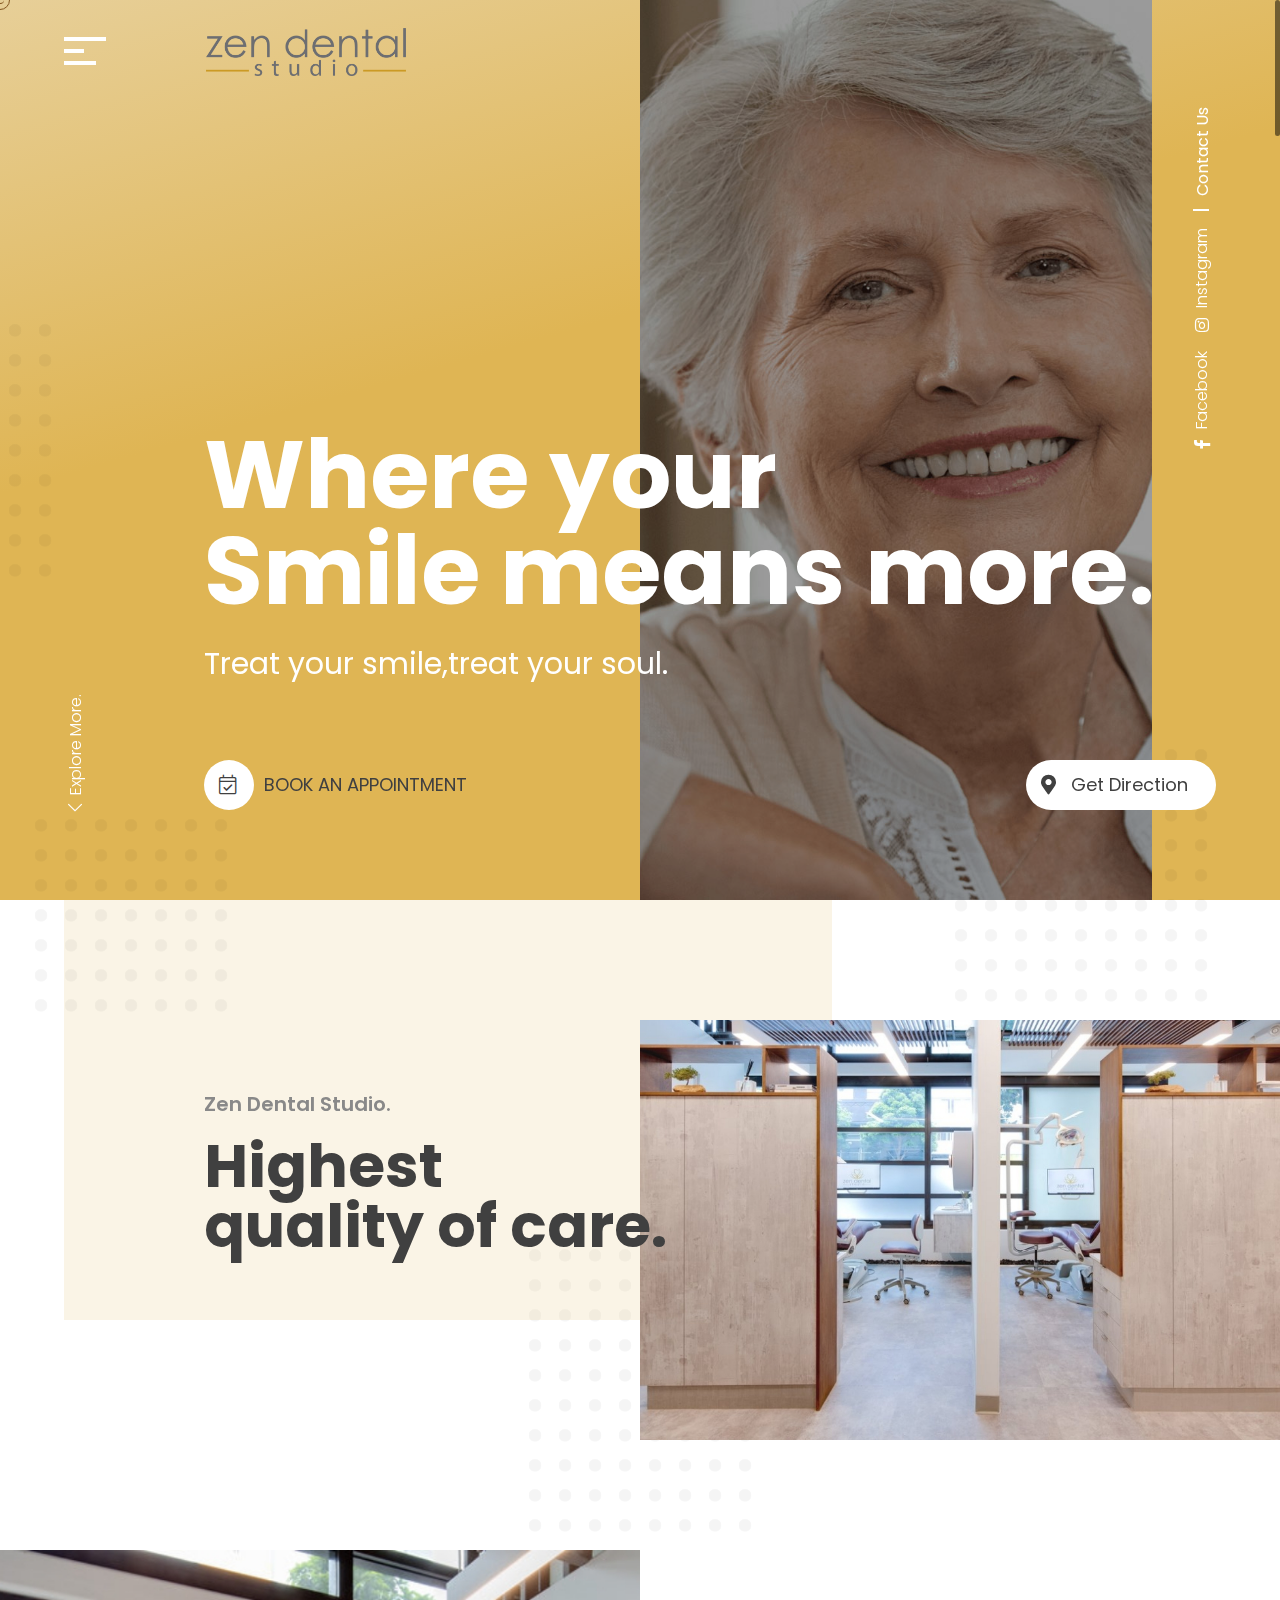
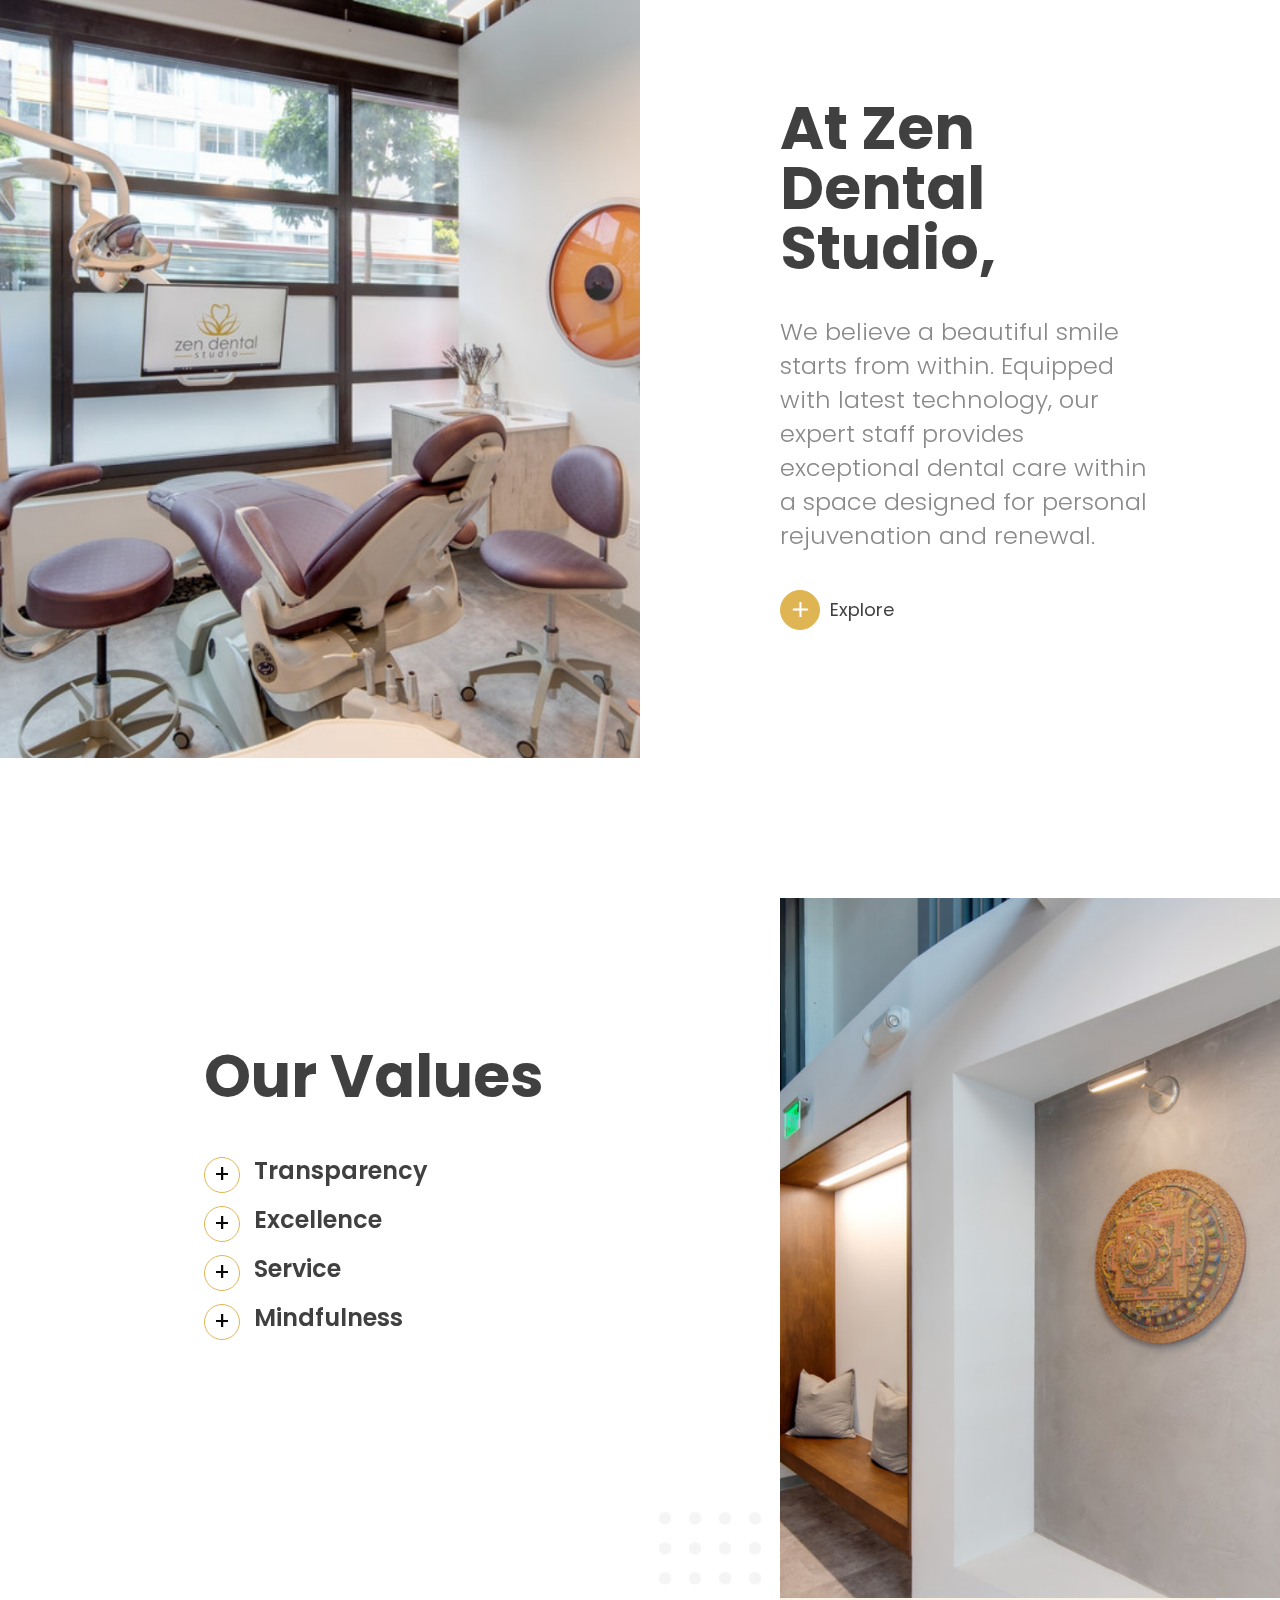
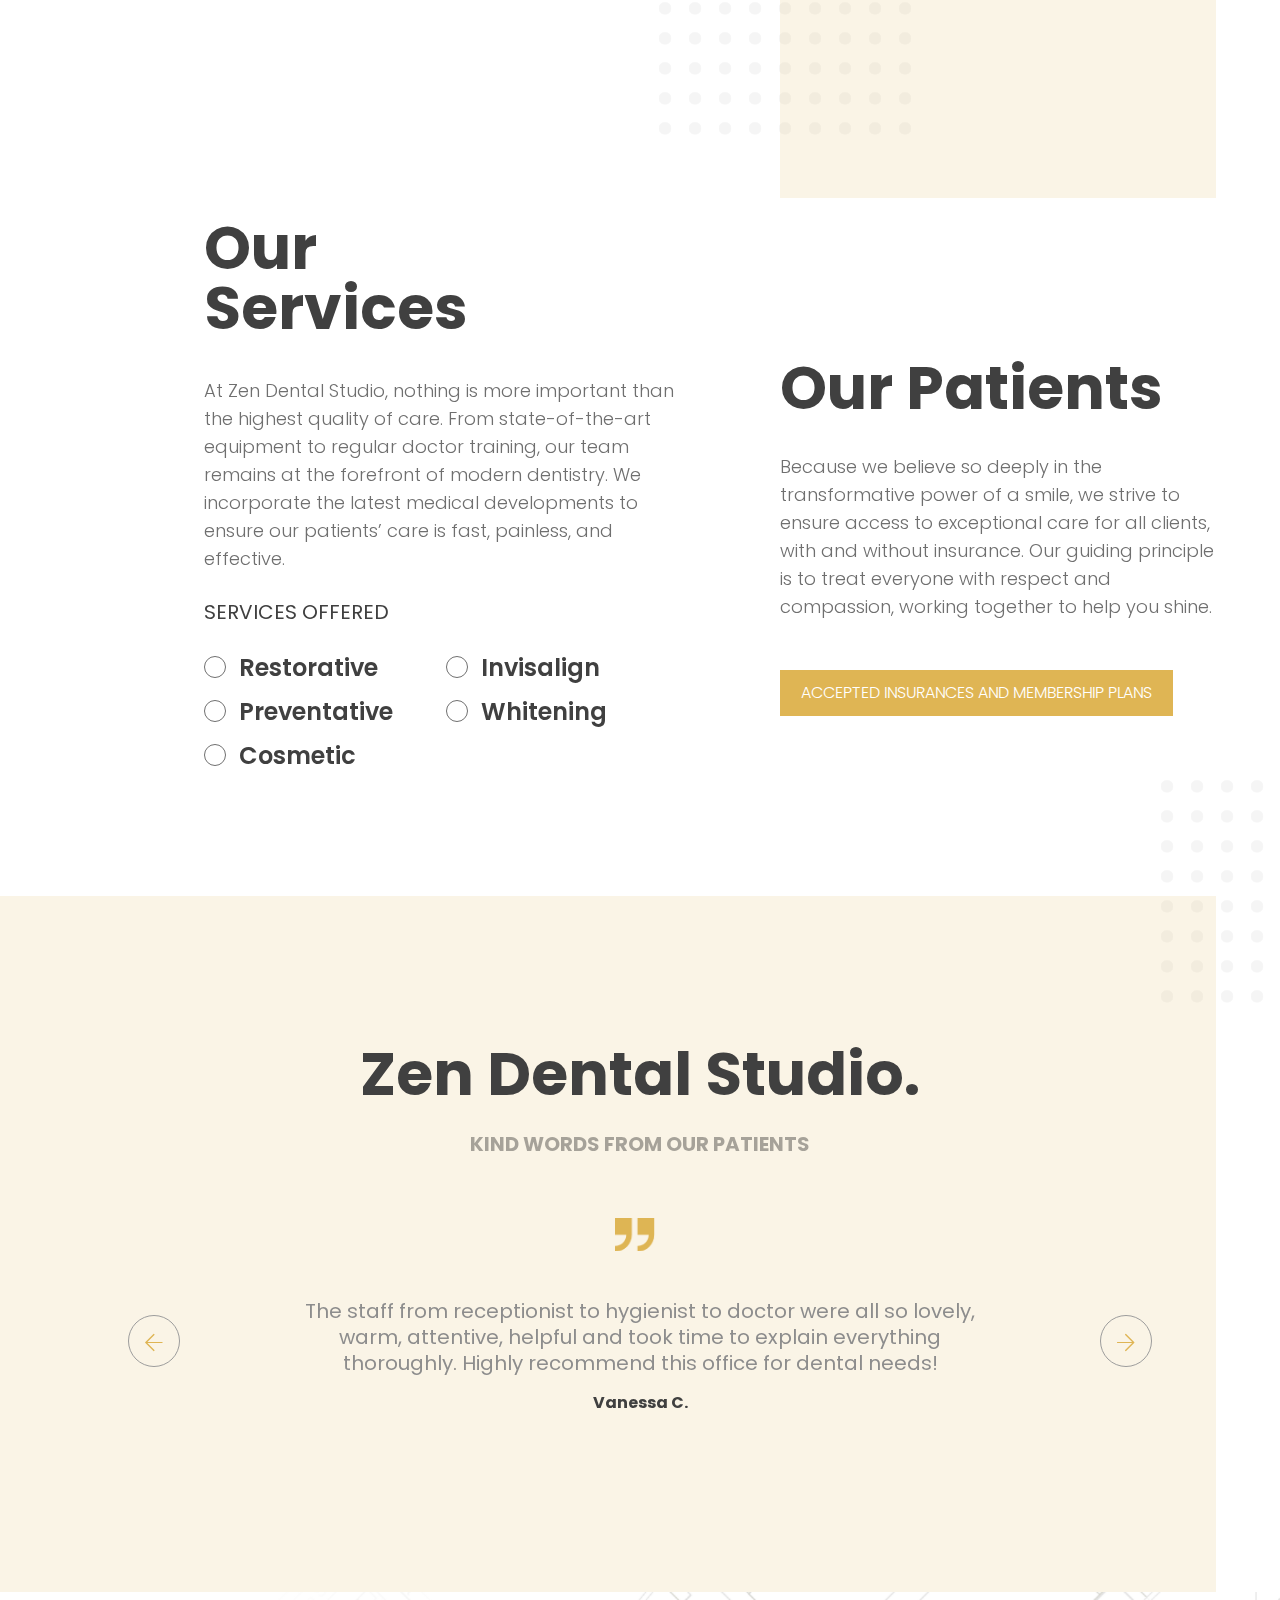
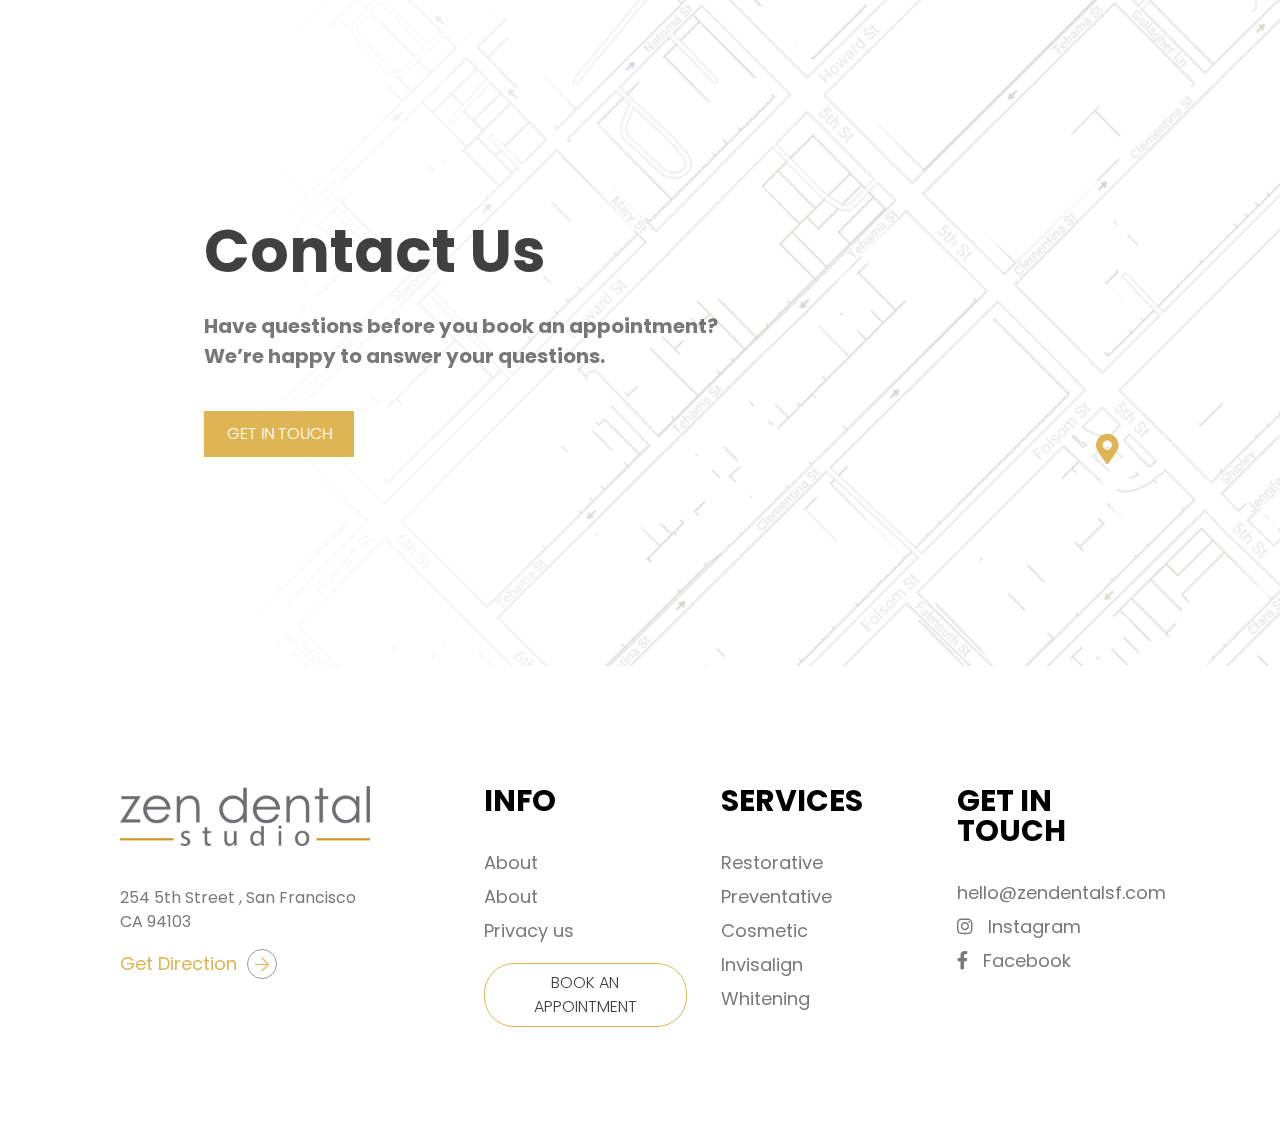
==== index.html @ 3b11bbaa "First Commit" ====
<!doctype html>
<htmL>
<head>
<meta charset="utf-8">
  <title>Zen Dental</title>
  <link rel="stylesheet" href="css/zen.css">
   <link rel="stylesheet" href="fonts/flaticon/flaticon.css">
   <link rel="stylesheet" href="fonts/fontawesome/css/all.min.css">
   <link rel=stylesheet href=css/owl.css>
<meta name="viewport" content="width=device-width, initial-scale=1.0, user-scalable=0, minimum-scale=1.0, maximum-scale=1.0">

</head>
<body class="scroll">



    <div id="preloader" aria-busy="true" aria-label="Loading, please wait." role="progressbar"><img class="icon" src="images/loader.png">
    </div>

    <!-- CUSTOM CURSOR  IMPORTANT-->
    <div class="cursor">
        <div class="cursor-inner cursor-inner--circle"></div>
        <div class="cursor-inner cursor-inner--dot"></div>
    </div>
<div id="page">
    <!-- HEADER -->
<div class="Header">
    <div class="MenuIcon" id="menu-btn">
        <a class="Hamburger" data-hover>
          <div class="HamburgerInner"></div>
        </a> 

       
    </div>
    <div class="Social">
            
        <nav>
          <a><i class="fab fa-facebook-f"></i> </a>
          <a><i class="fab fa-instagram"></i></a>
       
        </nav>
      </div>
    <div class="Logo">
        <img src="images/logo.png" alt="Speed Car Rental | Luxury and Sports Car for Rental in Dubai">
    </div>
    <div class="Menu">
        <ul>
            <li>
                <a class="Active" href="#" data-hover>Home</a>
            </li>
            <li class=" SubmenuBtn "><a href="javascript:void(0)" >About ‎ </a>
            <nav class="SubMenu">
                
                      <ul>
                          
                            <li><a href="#" >Staff</a></li>
                            <li><a href="#" >Office</a></li>
                           
                          </ul>
                         
            </nav>
          </li>
            <li class="SubmenuBtn"><a href="javascript:void(0)" data-hover >Patients ‎ </a>
                <nav class="SubMenu">
                    
                          <ul>
                              
                                <li><a href="#">Insurance</a></li>
                                <li><a href="#" >Membership</a></li>
                               
                              </ul>
                             
                </nav>
              </li>
            
            
            <li>
                <a href="#" data-hover>Contact</a>
            </li>
            <li>
                <a class="SpecialMenuItem" href="#" data-hover>Book Now</a>
            </li>
        </ul>
    </div>
    <div class="MenuOverlay"></div>
    
</div>
    <!-- HEADER ENDS -->
    <div class="Banner">
       
       
 <!-- 
     THEREE IMAGE SLIDER (!!OnlyThreeImges)
     1. Add  "SliderActive" Class To Activate Loop Animation On Banner Image
     2. Add 3 Images only.
     2. Remove "SliderActive" if not necessary. 
-->

 <!-- <div class="BannerImage">
            <img src="images/banner.jpg">
      </div> -->

<div class="BannerImage SliderActive">
    <img src="images/slide-01.jpg">
    <img src="images/slide-02.jpg">
    <img src="images/slide-03.jpg">
</div>



<div class="BannerText">
    <h1>Where your<br>
Smile means more.</h1>
<p>Treat your smile,treat your soul.</p>
<div class="ButtonFlex">
<a href="#" class="BannerButton" data-hover><span class="ButtonIcon"><i class="fal fa-calendar-check"></i></span><span class="ButtonText">BOOK AN APPOINTMENT</span></a>
<a href="#" class="ContactButton" data-hover><span class="ButtonIcon"><i class="fa fa-map-marker-alt"></i></span><span class="ButtonText">Get Direction</span></a>
</div>
</div>
<div class="LeftDirection">
    <h6>Explore More. </h6>
    
        <a href="#Explore" data-hover><i class="fal fa-chevron-down"></i> </a>
   
    
  </div>
<div class="Social">
    <h6>Contact Us</h6>
    <nav>
      <a><i class="fab fa-facebook-f"></i> <span>Facebook</span></a>
      <a><i class="fab fa-instagram"></i> <span>Instagram</span></a>
   
    </nav>
  </div>





    </div>
    <!-- About Section -->
    <div class="AboutSection" id="Explore">
        <div class="CaptionLeft">
            <h5>Zen Dental Studio.</h5>
            <h2>Highest <br>
                quality of care.</h2>
        </div>
        <div class="ImageRight">
            <img src="images/about.jpg">
        </div>
       

    </div>
    <div class="AtZen">
        <div class="Image">
            <img src="images/atzen.jpg" alt="zen dental">
        </div>
        <div class="Content">
            <h2>At Zen Dental<br>
                Studio, </h2>
                <p>We believe a beautiful smile starts from within. Equipped with latest technology, our expert staff provides exceptional dental care within a space designed for personal rejuvenation and renewal.</p>
                <a href="#" class="Button" data-hover><span class="ButtonIcon"><i class="fal fa-plus"></i></span><span class="ButtonText">Explore</span></a>
        </div>
    </div>
    <div class="OurValues">
        <div class="Image">
            <img src="images/values.png" alt="zen dental">
        </div>
        <div class="Content">
            <h2>Our Values</h2>
              
                    
         <!--/#accordion-->
                        <div id="accordion" class="accordion-container">
                                <article class="content-entry ">
                                        <h4 class="article-title"><i data-hover></i>Transparency</h4>
                                        <div class="accordion-content ">
                                           <p>The best patient is an educated patient. You deserve full transparency, so we carefully explain each treatment every step of the way.</p>
                                           <p>We'll make sure you know why you are being prescribed a treatment and the precise cost of every procedure before it begins. Your treatment doesn't end until you are fully satisfied with the care you've received.</p>
                                        </div>
                                        <!--/.accordion-content-->
                                </article>
                
                                <article class="content-entry">
                                        <h4 class="article-title"><i data-hover></i>Excellence</h4>
                                        <div class="accordion-content">
                                               <p>You deserve exceptional dental care, so we tackle every treatment with our full attention and expertise. Our state-of-the-art dental equipment allows us to better diagnose your specific needs, and treat them quickly and painlessly.</p>
                                               <p>And you'll be in good hands. Our doctor completes over 100 hours of additional training each year, perfecting her skills and incorporating the latest developments in dental medicine.

                                            </p>
                                        </div>
                                        <!--/.accordion-content-->
                                </article>
                
                                <article class="content-entry">
                                        <h4 class="article-title"><i data-hover></i>Service</h4>
                                        <div class="accordion-content">
                                                <p>A trip to the dentist’s office should be a source of serenity, not anxiety.</p>
                                                <P>We’ve cut out the paperwork and streamlined the entire dentist experience. Book your appointments and complete your forms online. You can check in on an iPad when you arrive, and receive a clearly itemized invoice before your leave.Need an escape during your treatment? Watch Netflix or Hulu while we work our magic.</P>
                                        </div>
                                        <!--/.accordion-content-->
                                </article>
                
                                <article class="content-entry">
                                        <h4 class="article-title"><i data-hover></i>Mindfulness</h4>
                                        <div class="accordion-content">
                                                <p>Beautiful smiles begin on the inside, which is why our commitment to exceptional dentistry demands we honor your soul as well.</p>
                                                <p>We have designed a space to serve as an oasis of escape, with modern design, a matcha tea station, as well as a meditation cell to help you achieve mindfulness and tranquility.</p>
                                        </div>
                                        <!--/.accordion-content-->
                                </article>
                
                        </div>
                        <!--/#accordion-->
                
                   
                
             
                


              
        </div>


      
    </div>
    <div class="ServicesAndPatients">
        
            <div class="Services">
                <div class="Content">
                <h2>Our <br>Services</h2>
                <p>At Zen Dental Studio, nothing is more important than the highest quality of care. From state-of-the-art equipment to regular doctor training, our team remains at the forefront of modern dentistry. We incorporate the latest medical developments to ensure our patients’ care is fast, painless, and effective. </p>
                <h3>SERVICES OFFERED</h3>
                <div class="Listing">
                    <ul>
                        <li>Restorative</li>
                        <li>Invisalign</li>
                        <li>Preventative</li>
                        <li>Whitening</li>
                        <li>Cosmetic</li>
                    </ul>
                </div>
            </div>
            </div>

            <div class="Patients">
                <div class="Content">
                    <h2>Our Patients</h2>
                    <p>Because we believe so deeply in the transformative power of a smile, we strive to ensure access to exceptional care for all clients, with and without insurance. Our guiding principle is to treat everyone with respect and compassion, working together to help you shine.</p>
                    <a href="" class="SquareButton">ACCEPTED INSURANCES AND MEMBERSHIP PLANS</a>
                </div>
            </div>
        
    </div>
    <div class="ClientsQuotes">
        <h2>Zen Dental Studio.</h2>
        <h3> KIND WORDS FROM OUR PATIENTS</h3>
<div class="ClientsCarouselMain">
    
        <div class="owl-carousel ClientsQuotesCar" id=clients>
           <div class="Quates">
               <p>The staff from receptionist to hygienist to doctor were all so lovely, warm, attentive, helpful and took time to explain everything thoroughly. Highly recommend this office for dental needs!</p>
               <h4>Vanessa C.<h4>
           </div>
           <div class="Quates">
            <p>The staff from receptionist to hygienist to doctor were all so lovely, warm, attentive, helpful and took time to explain everything thoroughly. Highly recommend this office for dental needs!</p>
            <h4>Vanessa C.<h4>
        </div>

        <div class="Quates">
            <p>The staff from receptionist to hygienist to doctor were all so lovely, warm, attentive, helpful and took time to explain everything thoroughly. Highly recommend this office for dental needs!</p>
            <h4>Vanessa C.<h4>
        </div>
          </div>
        </div>
    </div>
    <div class="ContactUsSection">
        <div class="Map">
            <img src="images/map.png">
            <a class="Location" data-hover>
                <i class="fa fa-map-marker-alt"></i>
            </a>
        </div>
        <div class="Contact">
            <h2> Contact Us</h2>
            <h3>Have questions before you book an appointment?<br>
                We’re happy to answer your questions.</h3>
                <a href="" class="SquareButton">GET IN TOUCH</a>
        </div>

    </div>

</div>
<div class="Footer">
    <div class="FooterInner">
        <div class="LogoAndAddress">
            <img src="images/logo.png" alt="Zen Dental">
            <p>254 5th Street , San Francisco<br>
                CA 94103</p>
                <a href="#" class="Button" data-hover>
                    <span class="ButtonText">Get Direction</span>
                    <span class="ButtonIcon"><i class="fal fa-arrow-right"></i></span>
                   
                </a>
        </div>
        
        <div class="LinksWrap">
        <div class="Links">
            <h4>INFO</h4>
            <ul>
                <li><a href="">About </a></li>
                <li><a href="">About</a></li>
                <li><a href="">Privacy us</a></li>
                <a href="" class="BookButton">Book An Appointment</a>
            </ul>
        </div>
        <div class="Links">
            <h4>SERVICES</h4>
            <ul>
                <li><a href="">Restorative</a></li>
                <li><a href="">Preventative</a></li>
                <li><a href="">Cosmetic</a></li>
                <li><a href="">Invisalign</a></li>
                 <li><a href="">Whitening</a></li>
            </ul>
        </div>

        <div class="Links">
            <h4>Get In Touch</h4>
            <ul>
                <li  class="Mail"><a href="">hello@zendentalsf.com</a></li>
                <li><a href=""><i class="fab fa-instagram"></i>Instagram</a></li>
                <li ><a href=""><i class="fab fa-facebook-f"></i>Facebook</a></li>
                
            </ul>
        </div>


    </div>
    </div>
</div>


    <script src="https://ajax.googleapis.com/ajax/libs/jquery/3.4.1/jquery.min.js"></script>
    <script src="js/menu.js"></script>
    <script src="js/nicescroll.js"></script>
    <script src=js/owl.js ></script>
    <script src="js/all.js"></script>
    <script>
        $(document).ready(function() {
          $('#clients').owlCarousel({
            margin: 0,
            stagePadding: 10,
            nav: true,
            autoplay: true,
            autoplayTimeout: 5000,
            loop: true,
            smartSpeed: 1050,
            items:1,
        
          }
          );
        });
       </script>
       
     
     
</body>
</htmL>
---- css/zen.css ----
@import 'style.css';
@import 'theme.css';
---- fonts/flaticon/flaticon.css ----
/*
  	Flaticon icon font: Flaticon
  	Creation date: 26/12/2019 16:17
  	*/

@font-face {
  font-family: "Flaticon";
  src: url("./Flaticon.eot");
  src: url("./Flaticon.eot?#iefix") format("embedded-opentype"),
       url("./Flaticon.woff2") format("woff2"),
       url("./Flaticon.woff") format("woff"),
       url("./Flaticon.ttf") format("truetype"),
       url("./Flaticon.svg#Flaticon") format("svg");
  font-weight: normal;
  font-style: normal;
}

@media screen and (-webkit-min-device-pixel-ratio:0) {
  @font-face {
    font-family: "Flaticon";
    src: url("./Flaticon.svg#Flaticon") format("svg");
  }
}
.fi{
  text-align: center;
}
[class^="flaticon-"]:before, [class*=" flaticon-"]:before,
[class^="flaticon-"]:after, [class*=" flaticon-"]:after {   
  font-family: Flaticon;
font-style: normal;

}


.flaticon-close:before { content: "\f100"; }
.flaticon-resume:before { content: "\f101"; }
.flaticon-start-up:before { content: "\f102"; }
.flaticon-call:before { content: "\f103"; }
.flaticon-at:before { content: "\f104"; }
.flaticon-door:before { content: "\f105"; }
.flaticon-information:before { content: "\f106"; }
.flaticon-instagram:before { content: "\f107"; }
.flaticon-twitter:before { content: "\f108"; }
.flaticon-pinterest:before { content: "\f109"; }
.flaticon-dribbble:before { content: "\f10a"; }
.flaticon-facebook:before { content: "\f10b"; }
.flaticon-behance:before { content: "\f10c"; }
.flaticon-place:before { content: "\f10d"; }
.flaticon-whatsapp:before { content: "\f10e"; }
.flaticon-graduation-cap:before { content: "\f10f"; }
.flaticon-necktie:before { content: "\f110"; }
.flaticon-startup:before { content: "\f111"; }
.flaticon-right-chevron:before { content: "\f112"; }
.flaticon-back:before { content: "\f113"; }
.flaticon-next:before { content: "\f114"; }
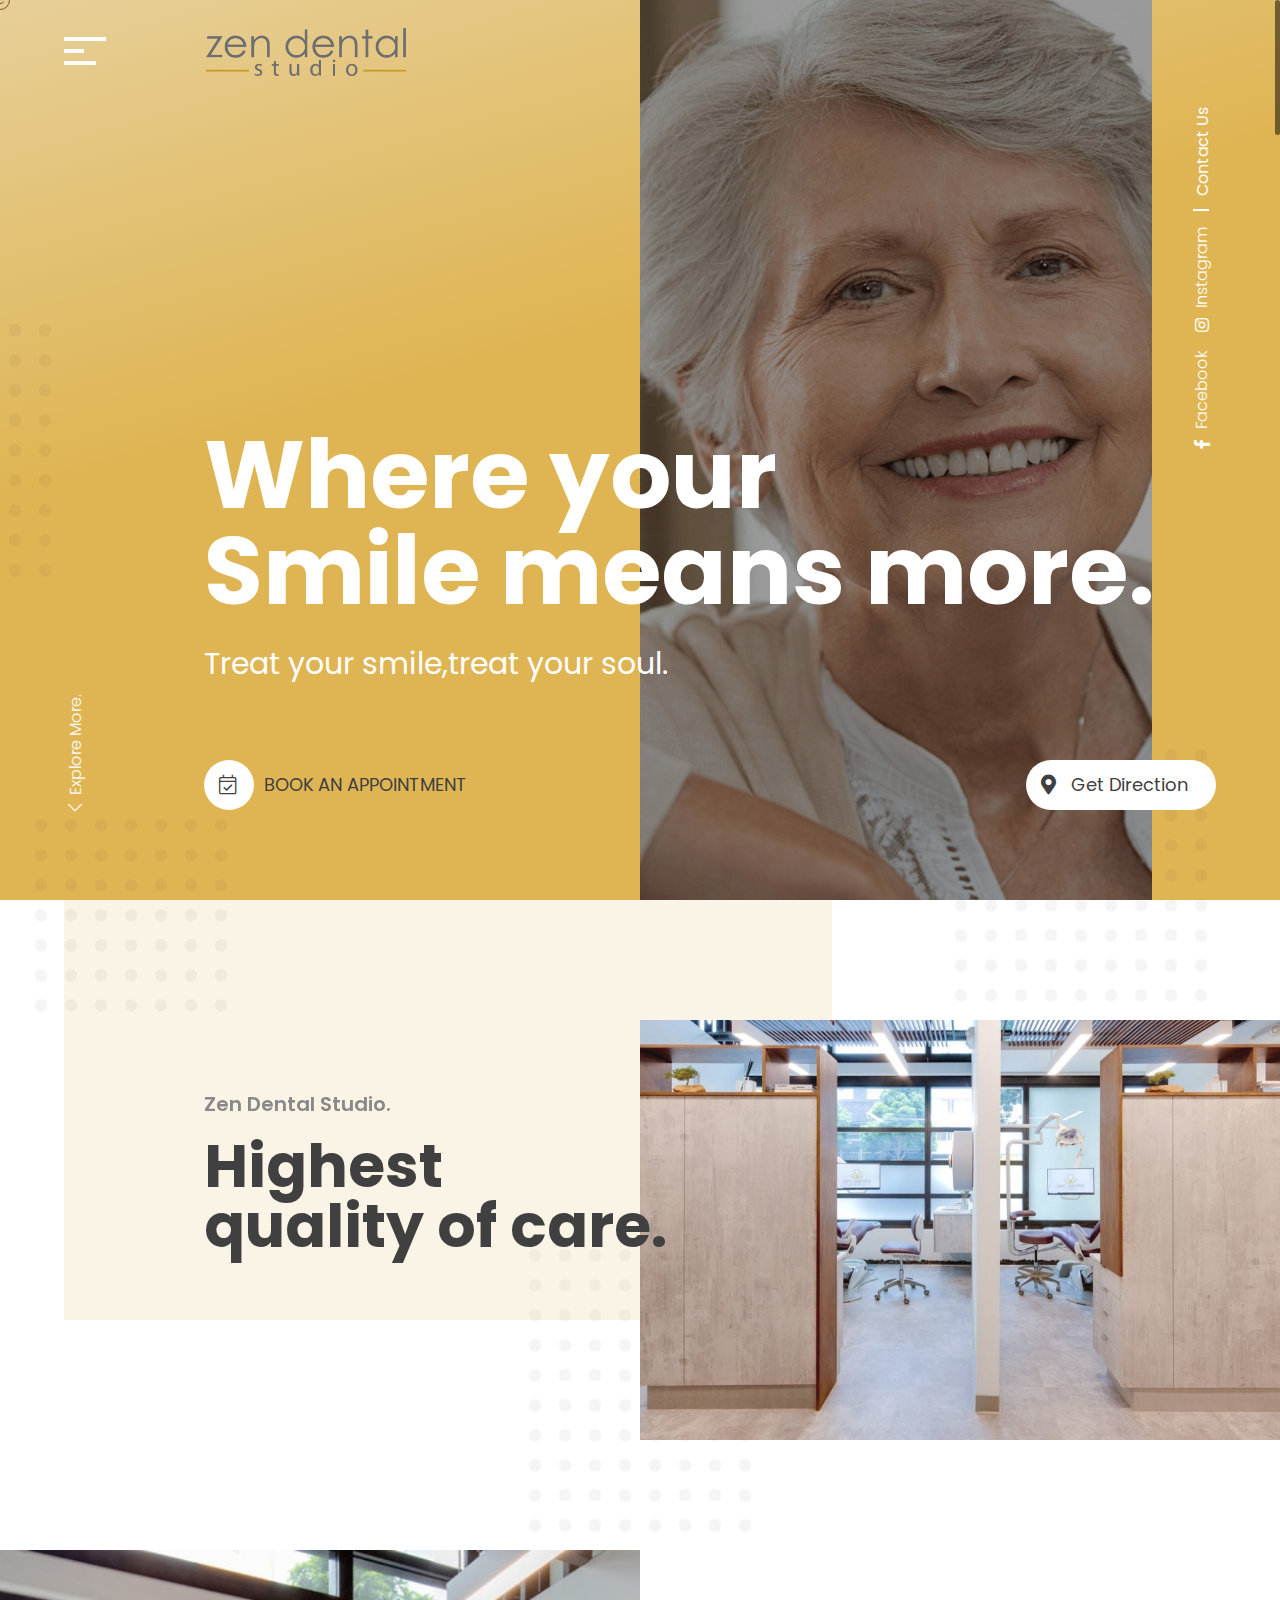
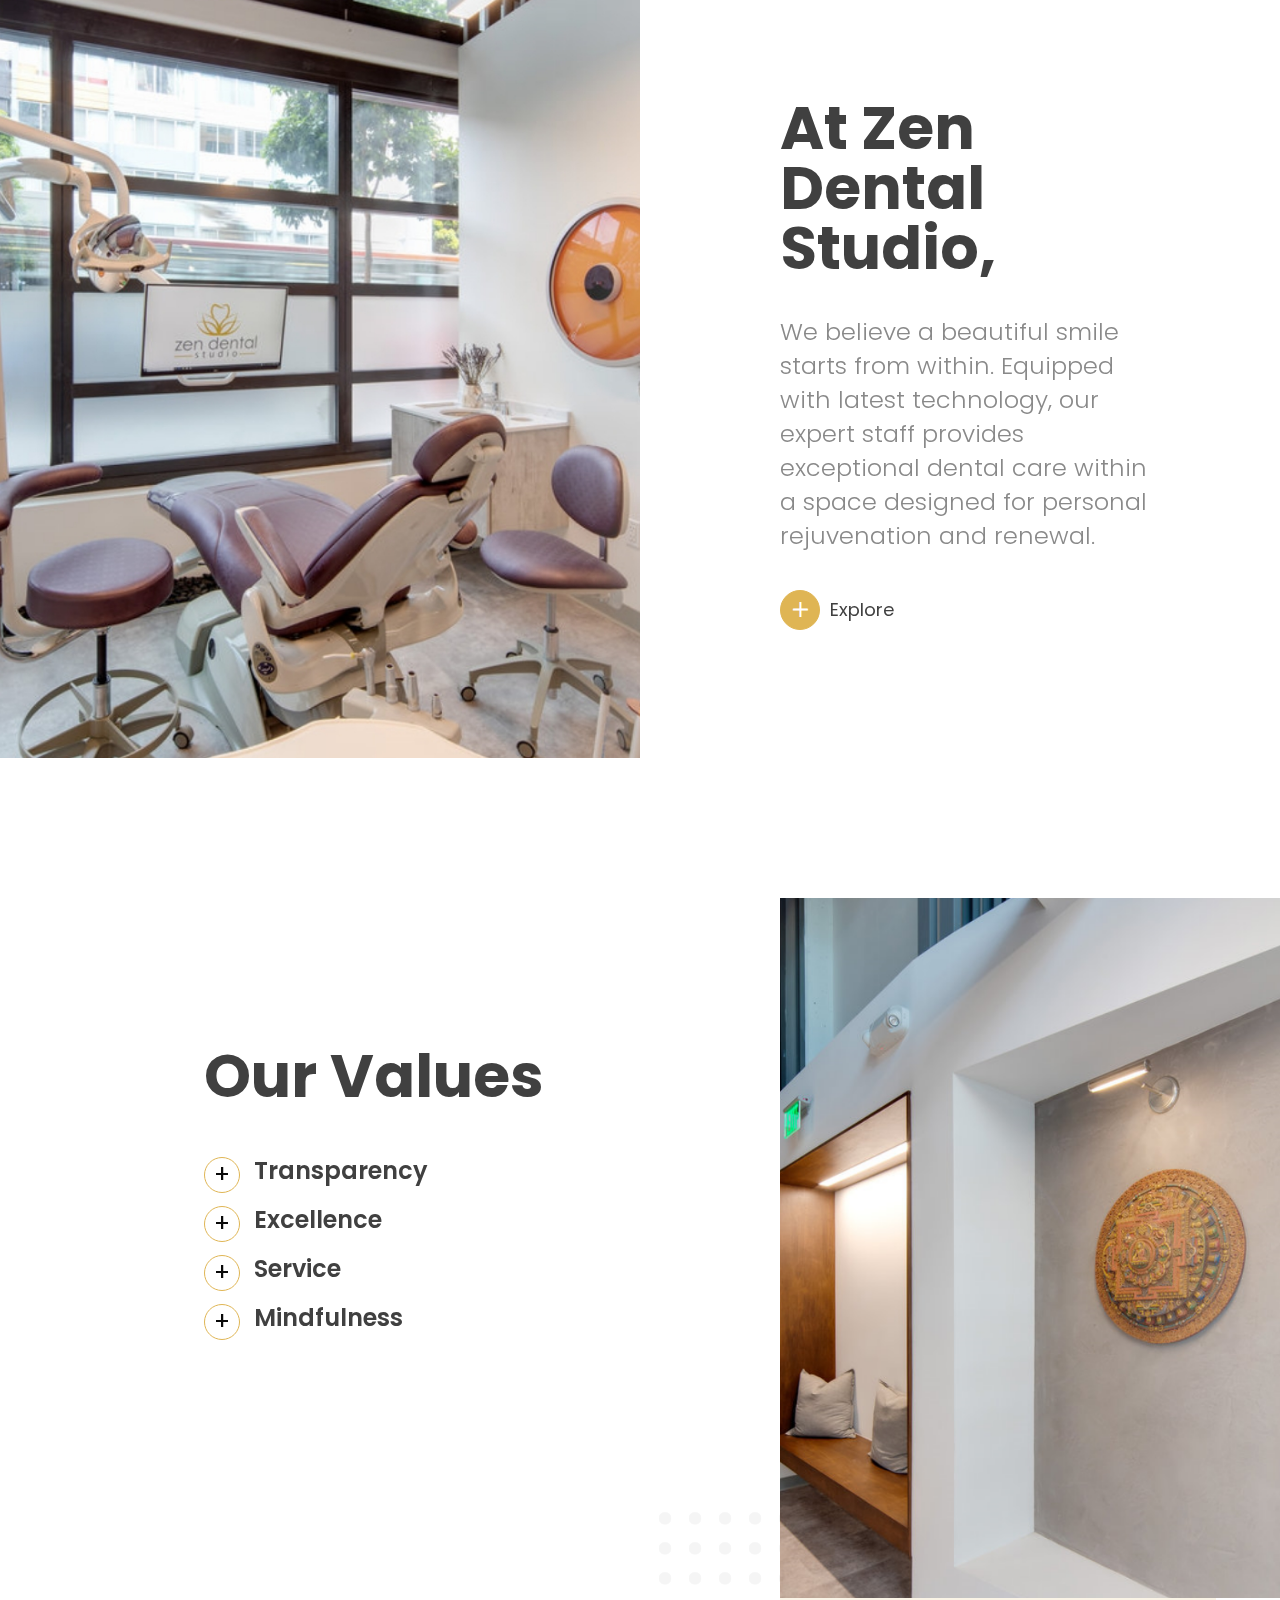
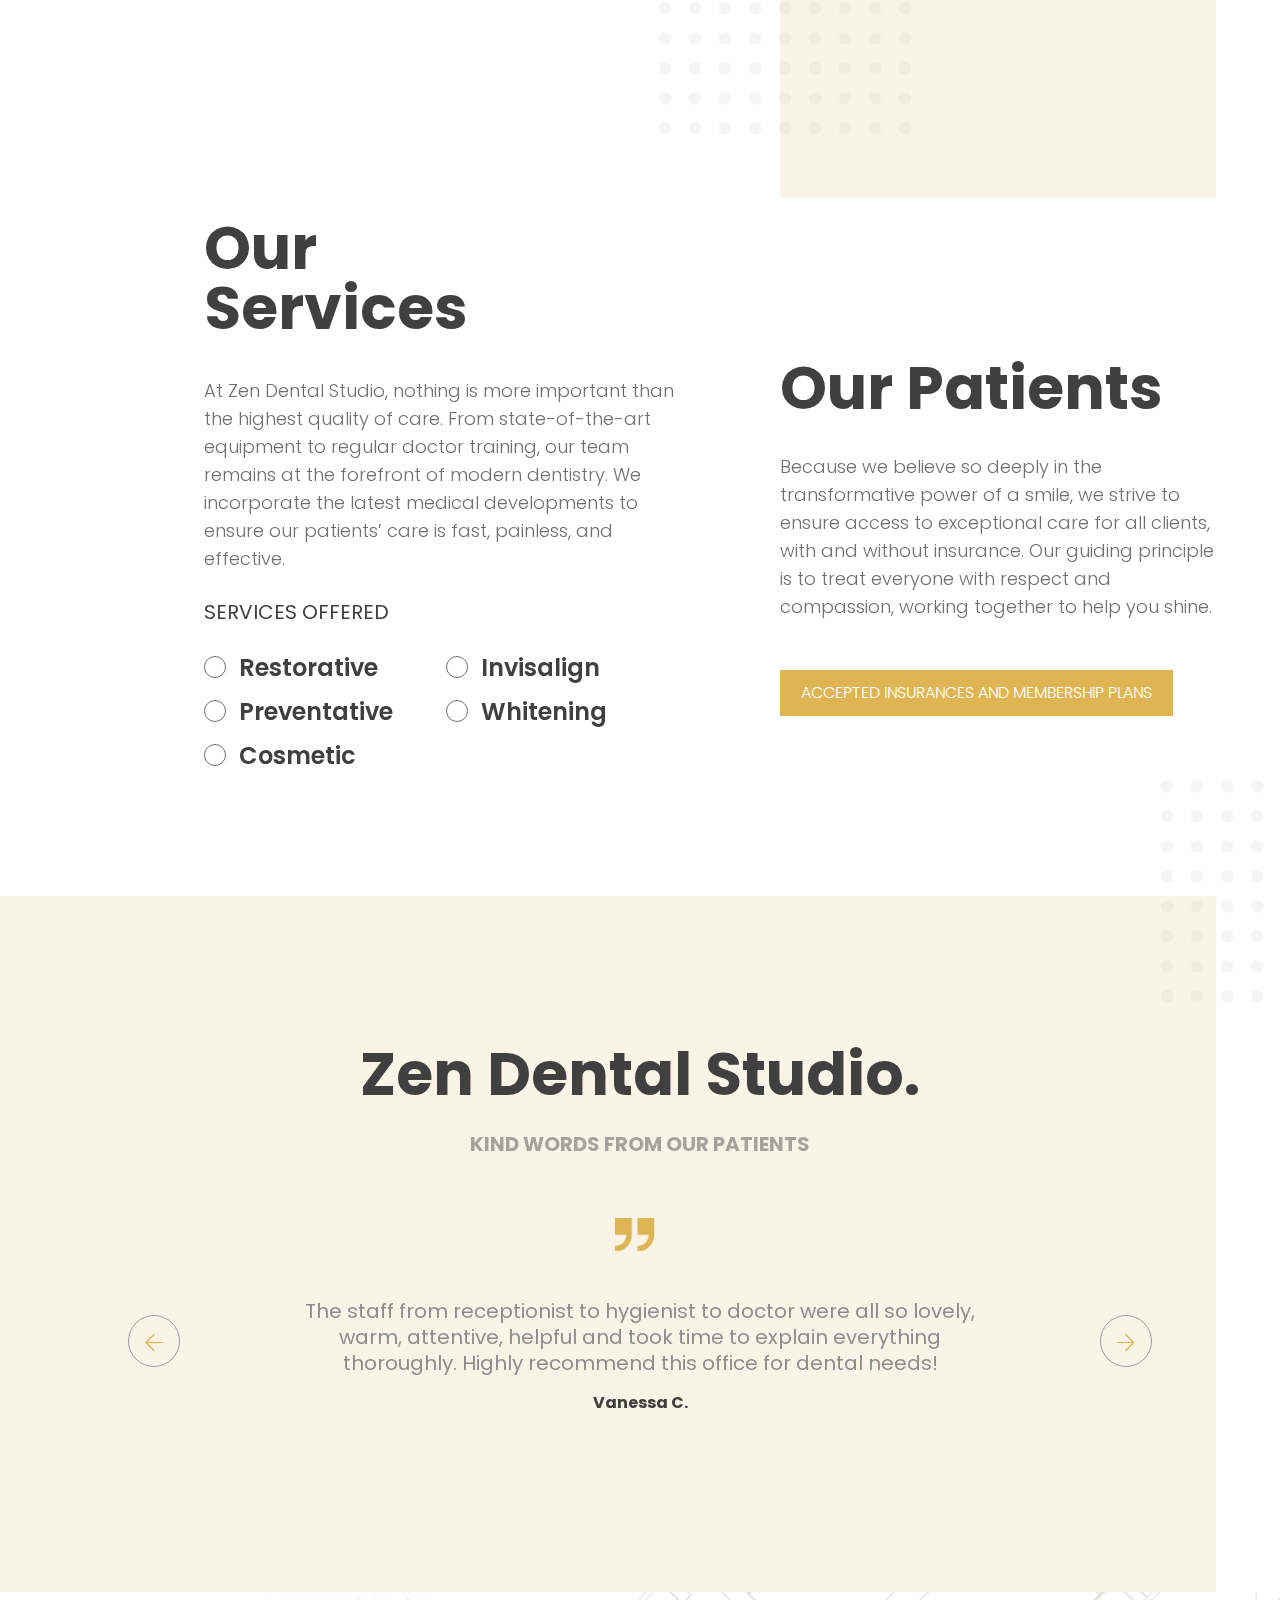
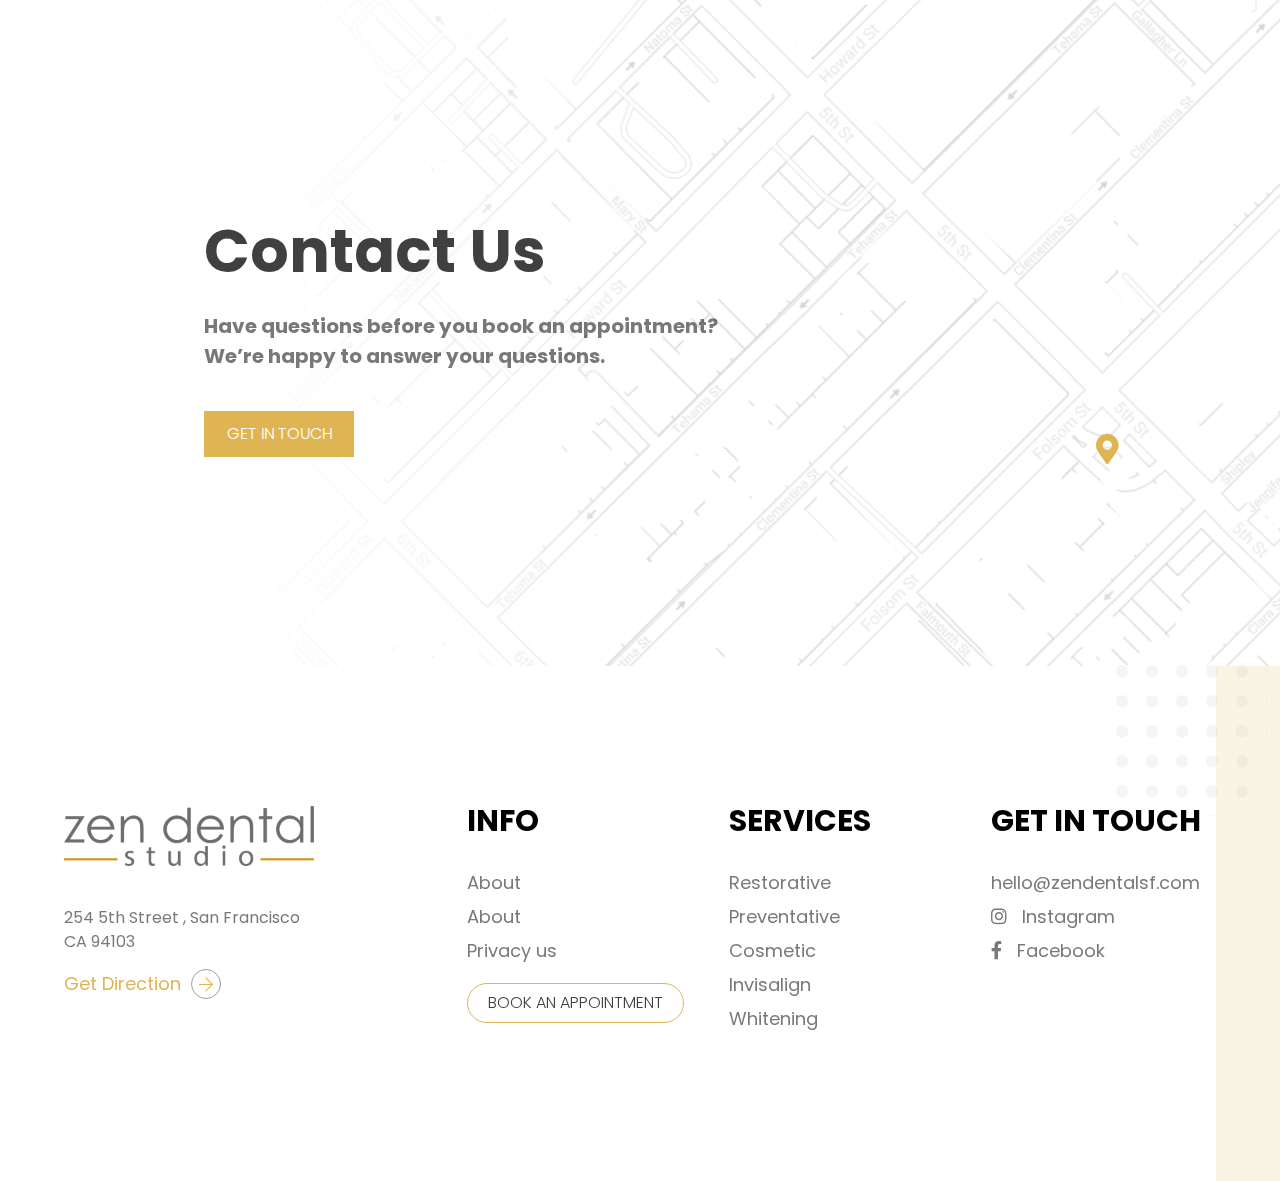
==== commit f51980bd: "Change in Fav CIon" ====
--- a/index.html
+++ b/index.html
@@ -2,7 +2,8 @@
 <htmL>
 <head>
 <meta charset="utf-8">
-  <title>Zen Dental</title>
+  <title>Zen Dental Studio</title>
+  <link rel="icon" href="images/favicon.png" type="image/png" sizes="32x32">
   <link rel="stylesheet" href="css/zen.css">
    <link rel="stylesheet" href="fonts/flaticon/flaticon.css">
    <link rel="stylesheet" href="fonts/fontawesome/css/all.min.css">
@@ -14,7 +15,7 @@
 
 
 
-    <div id="preloader" aria-busy="true" aria-label="Loading, please wait." role="progressbar"><img class="icon" src="images/loader.png">
+    <div id="preloader" aria-busy="true" aria-label="Loading, please wait." role="progressbar"><img class="icon" src="images/favicon.png">
     </div>
 
     <!-- CUSTOM CURSOR  IMPORTANT-->
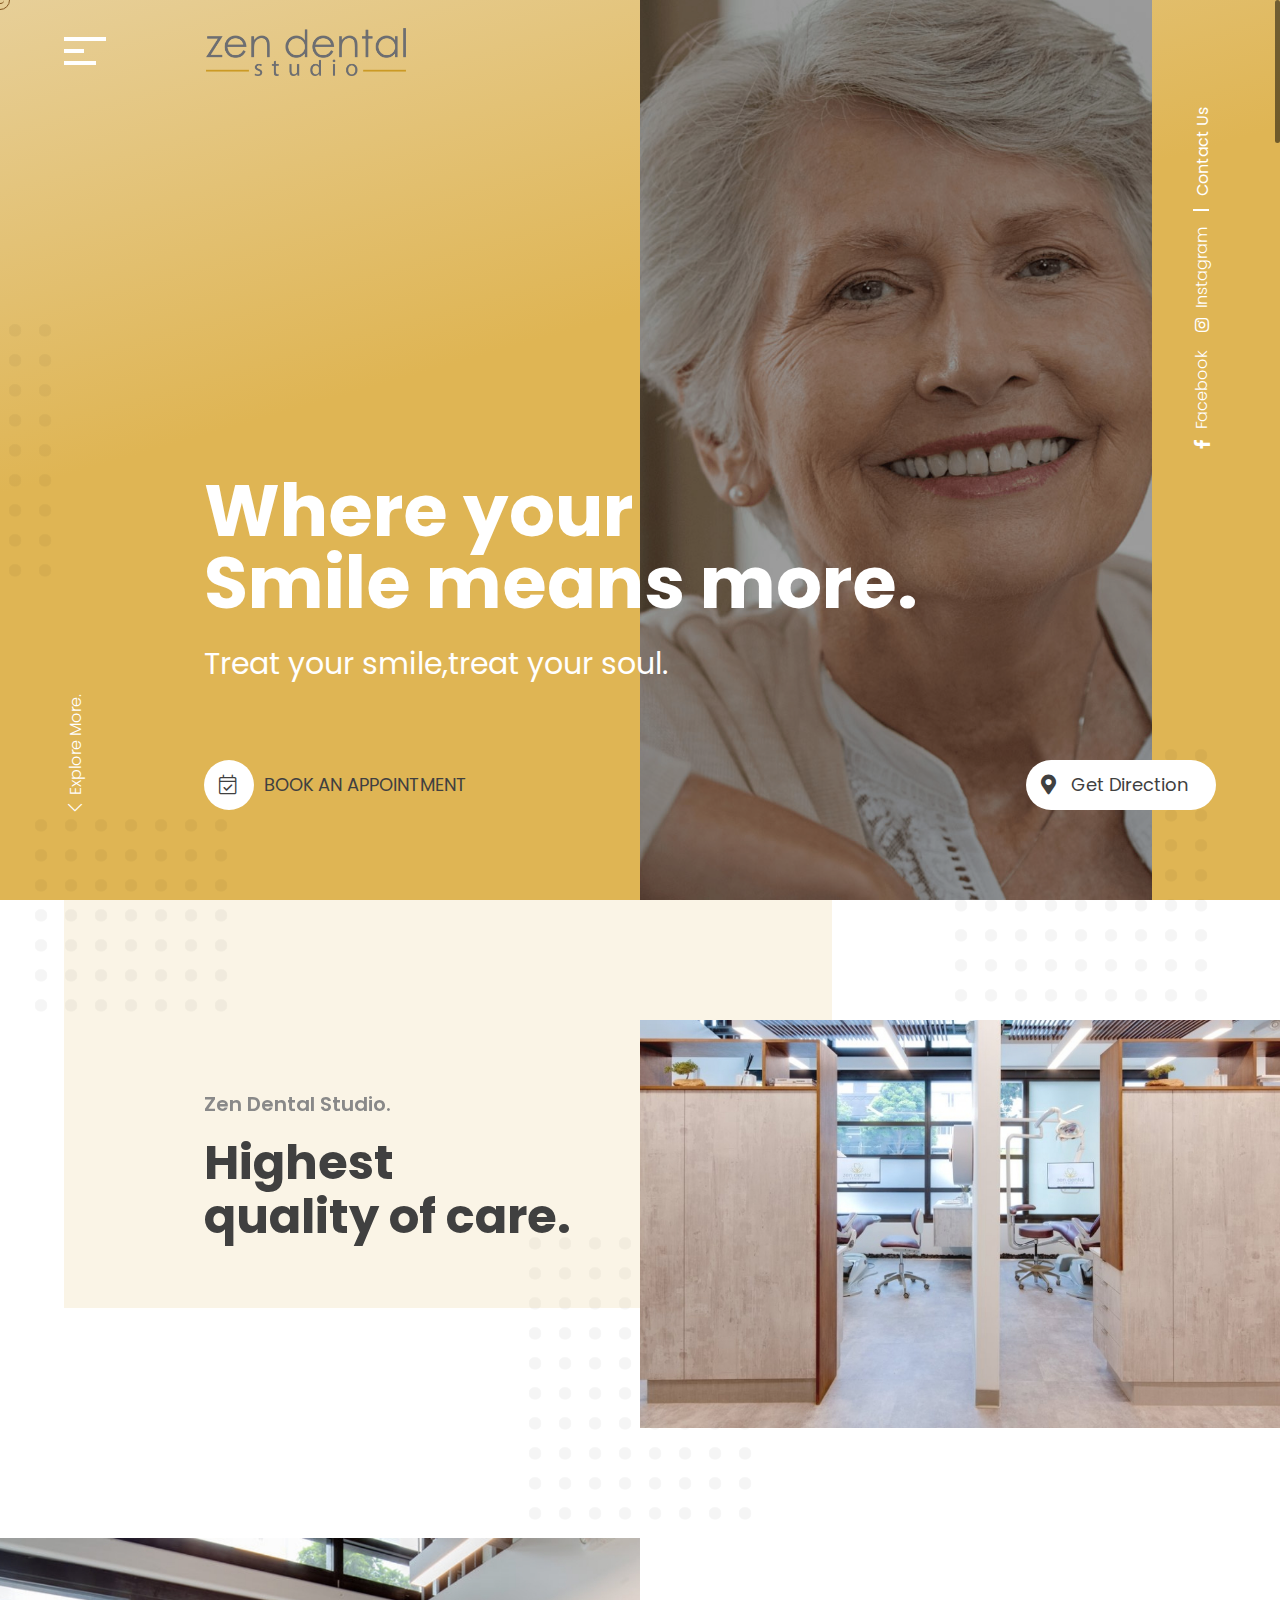
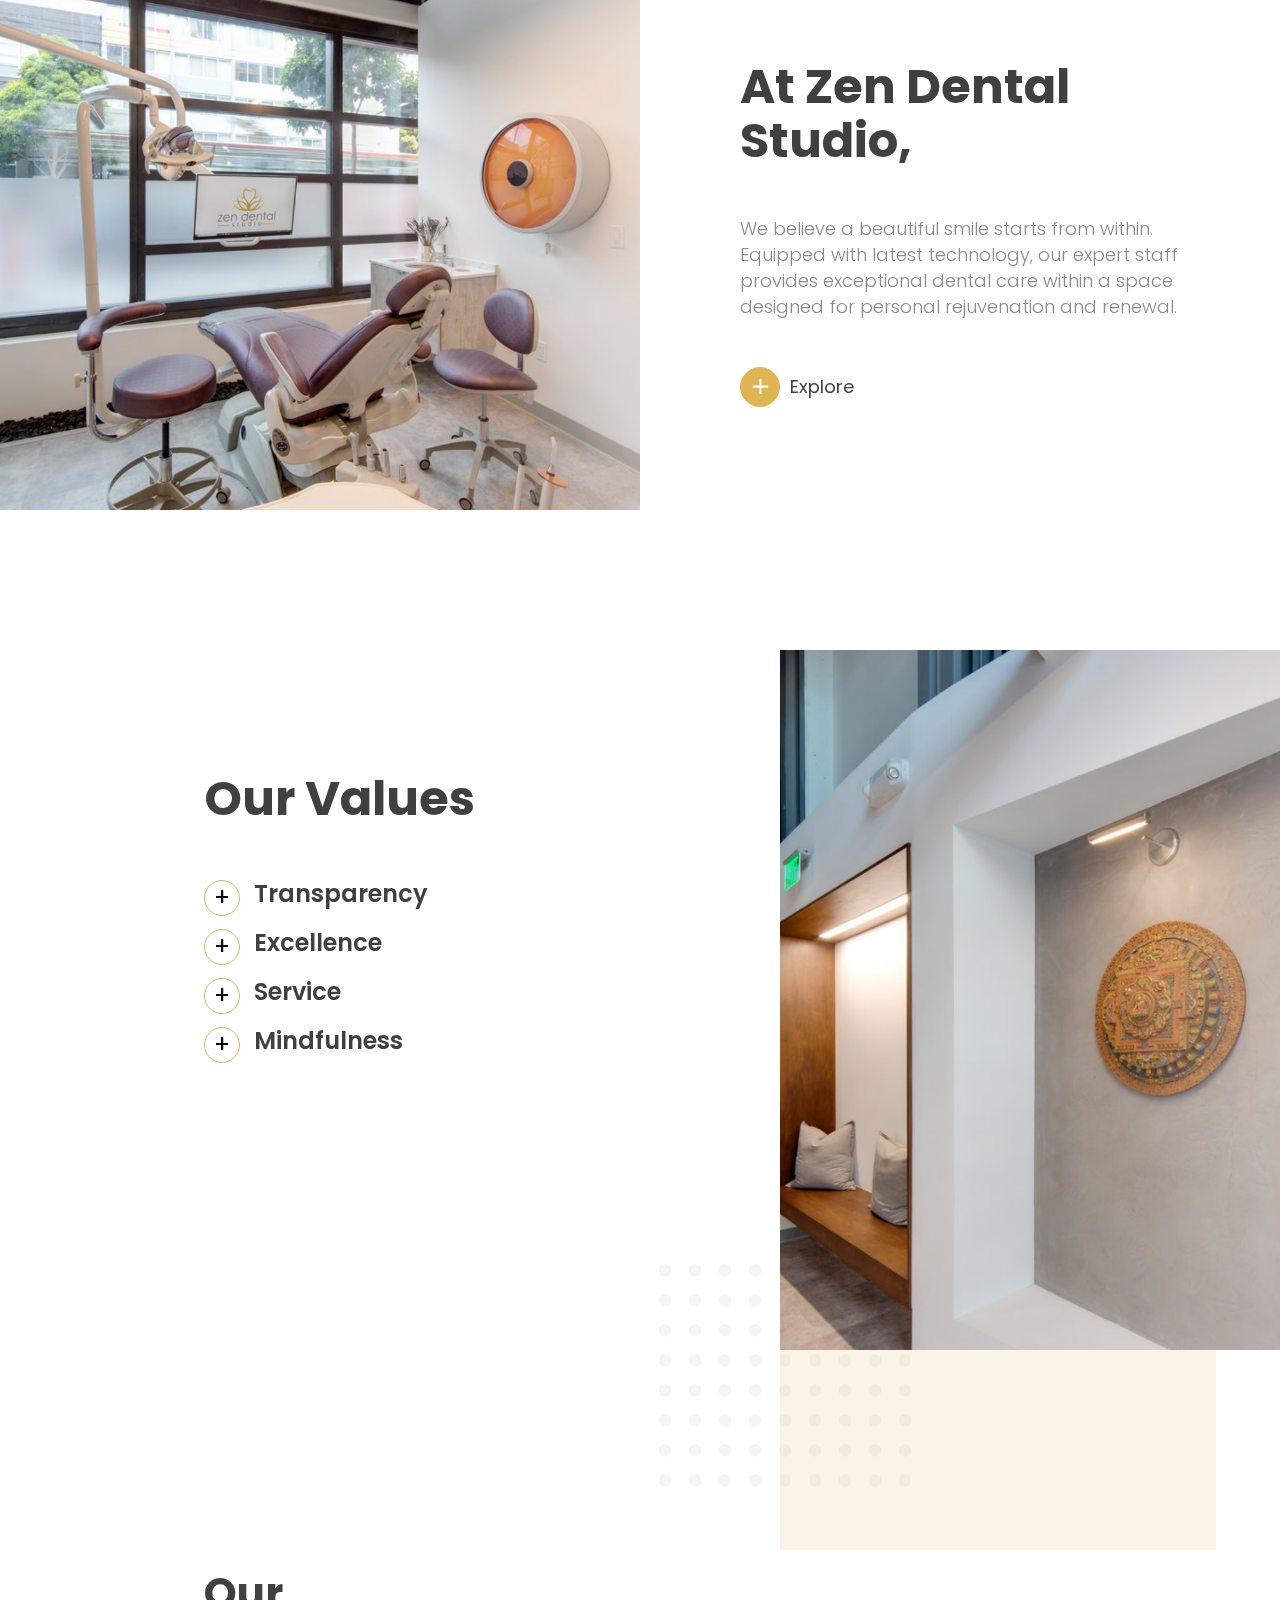
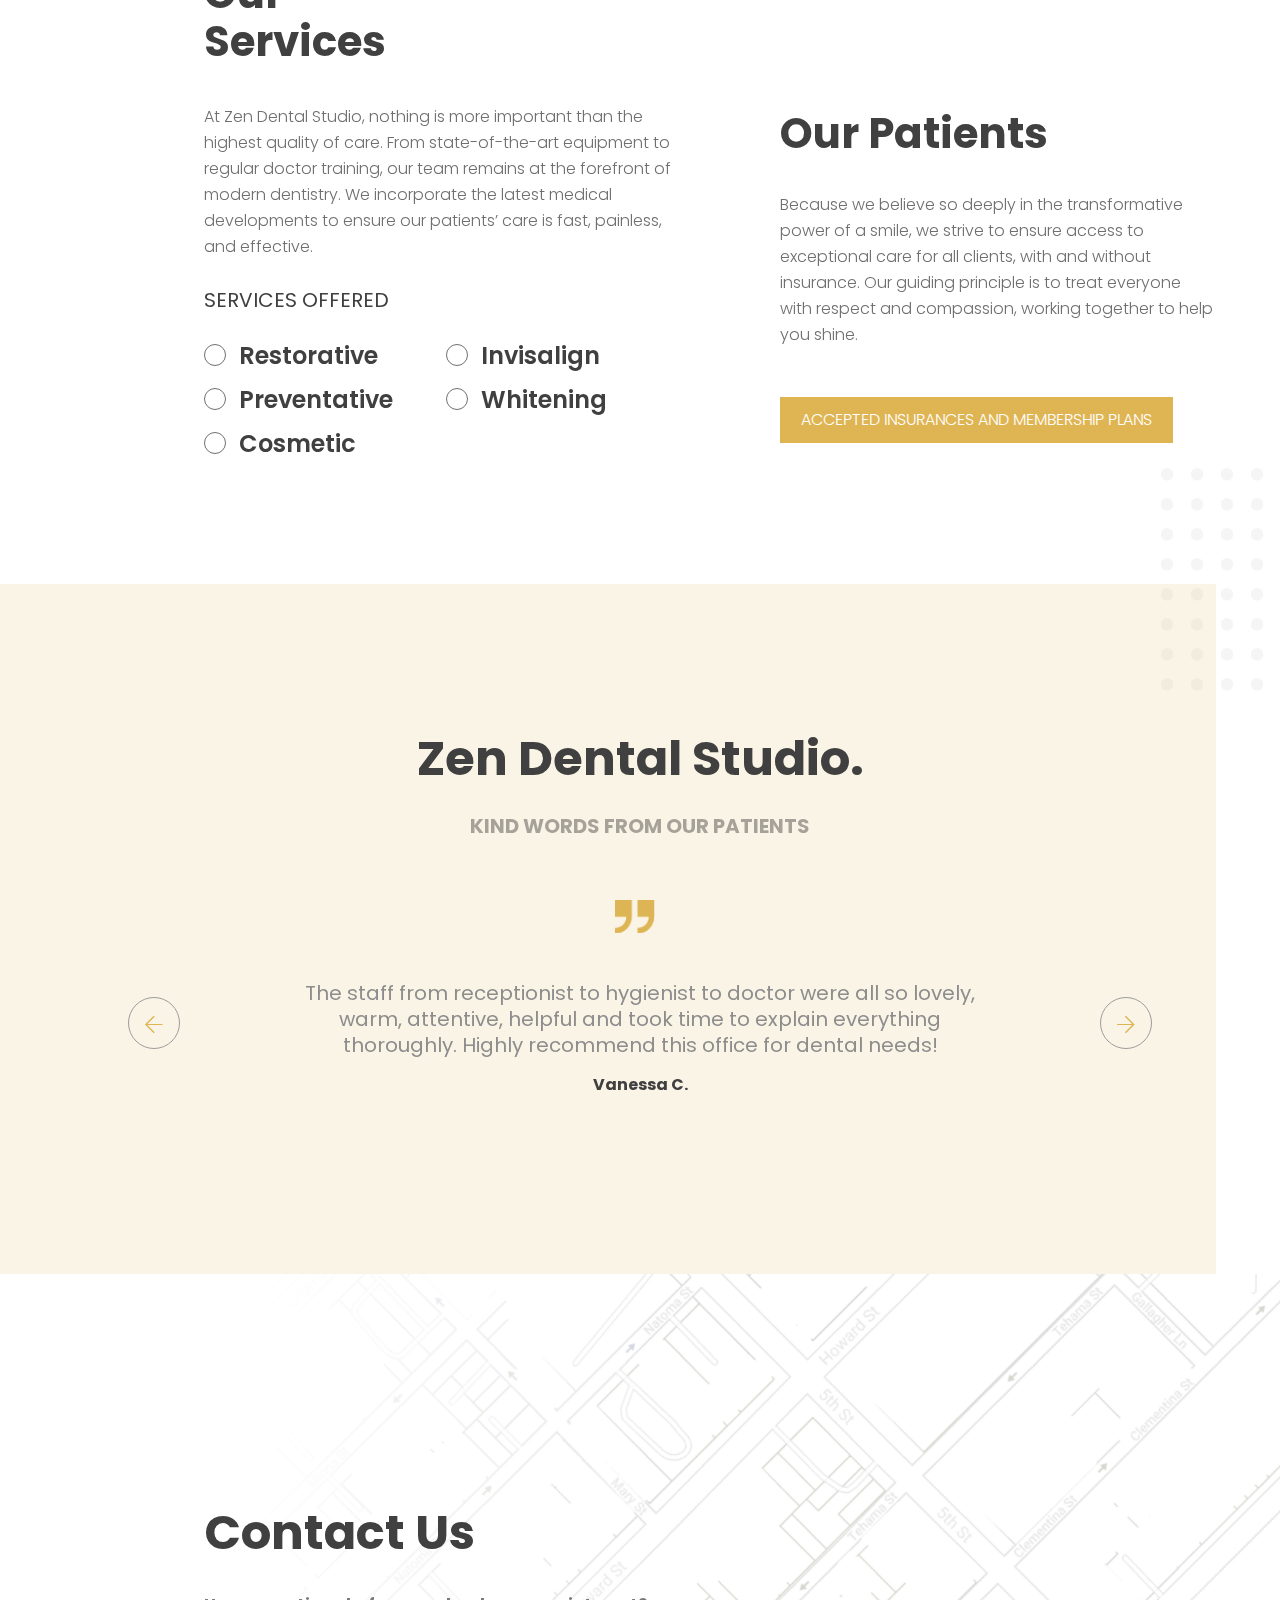
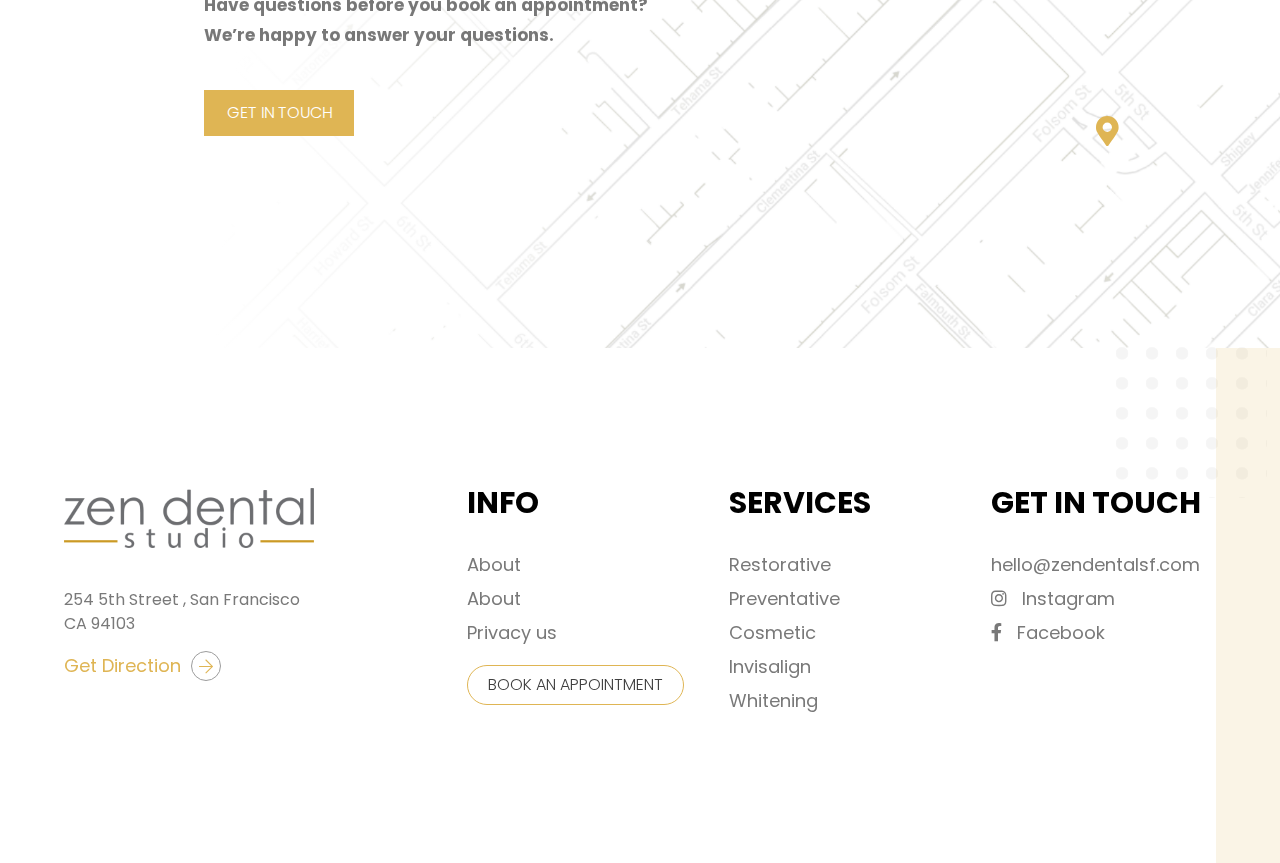
==== commit 7cfe5319: "New Commit" ====
--- a/index.html
+++ b/index.html
@@ -49,7 +49,8 @@
             <li>
                 <a class="Active" href="#" data-hover>Home</a>
             </li>
-            <li class=" SubmenuBtn "><a href="javascript:void(0)" >About ‎ </a>
+            <li class="SubmenuBtn"><a href="javascript:void(0)" >About ‎ </a>
+                <span class="SubmenuDropDown"><i class="fa fa-chevron-down"></i></span> 
             <nav class="SubMenu">
                 
                       <ul>
@@ -62,6 +63,7 @@
             </nav>
           </li>
             <li class="SubmenuBtn"><a href="javascript:void(0)" data-hover >Patients ‎ </a>
+                <span class="SubmenuDropDown"><i class="fa fa-chevron-down"></i></span> 
                 <nav class="SubMenu">
                     
                           <ul>
@@ -260,16 +262,16 @@
 <div class="ClientsCarouselMain">
     
         <div class="owl-carousel ClientsQuotesCar" id=clients>
-           <div class="Quates">
+           <div class="Quotes">
                <p>The staff from receptionist to hygienist to doctor were all so lovely, warm, attentive, helpful and took time to explain everything thoroughly. Highly recommend this office for dental needs!</p>
                <h4>Vanessa C.<h4>
            </div>
-           <div class="Quates">
+           <div class="Quotes">
             <p>The staff from receptionist to hygienist to doctor were all so lovely, warm, attentive, helpful and took time to explain everything thoroughly. Highly recommend this office for dental needs!</p>
             <h4>Vanessa C.<h4>
         </div>
 
-        <div class="Quates">
+        <div class="Quotes">
             <p>The staff from receptionist to hygienist to doctor were all so lovely, warm, attentive, helpful and took time to explain everything thoroughly. Highly recommend this office for dental needs!</p>
             <h4>Vanessa C.<h4>
         </div>
--- a/css/zen.css
+++ b/css/zen.css
@@ -1,2 +1 @@
-@import 'style.css';
-@import 'theme.css';+@import 'style.css';